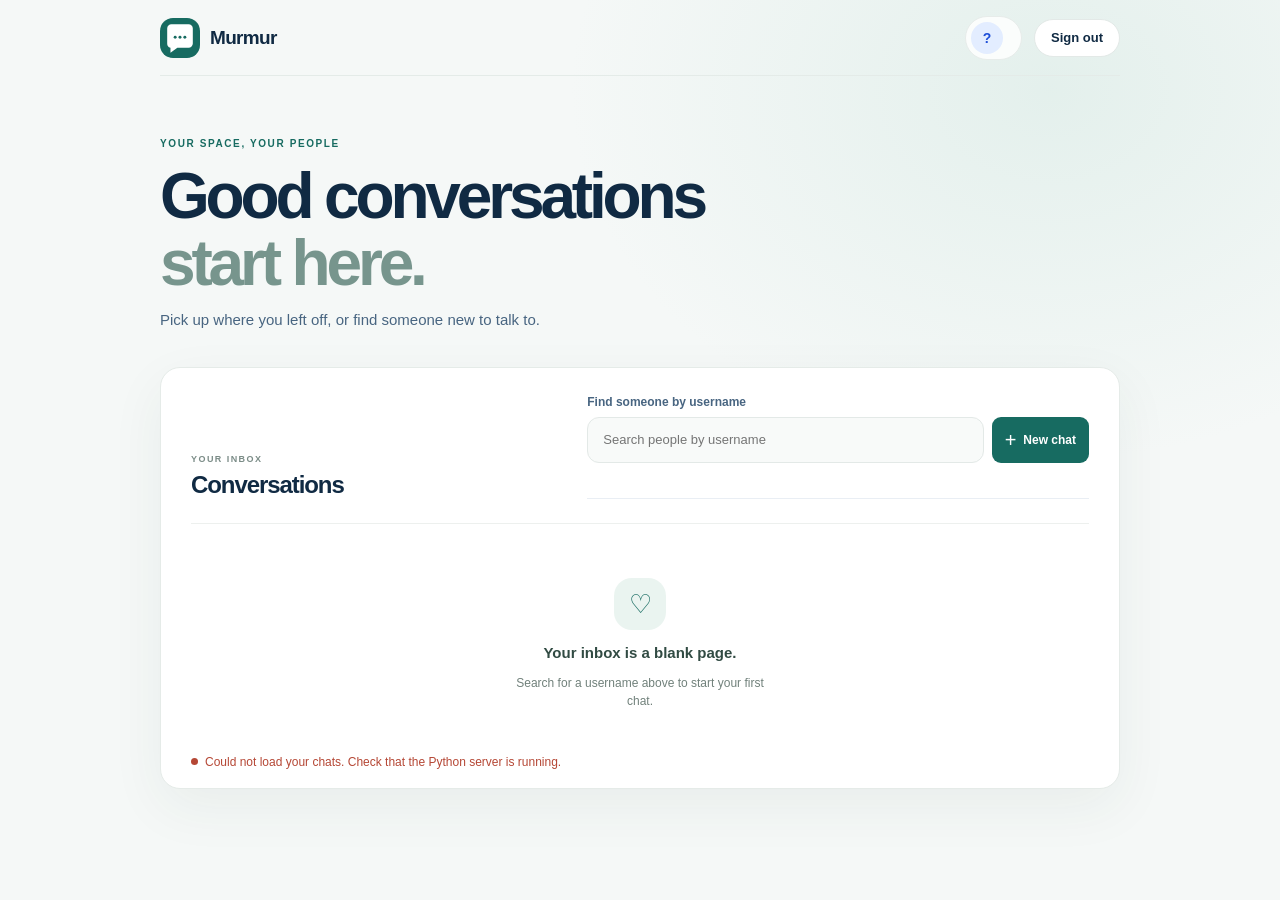
==== index.html @ 52c25d42 "feat: publish Murmur chat PWA Publish the current mobile-first chat app, Murmur branding, profile fe" ====
<!doctype html>
<html lang="en">
  <head>
    <meta charset="utf-8">
    <meta name="viewport" content="width=device-width, initial-scale=1">
    <meta name="theme-color" content="#176b61">
    <meta name="description" content="Private conversations, closer together.">
    <title>Inbox | Murmur</title>
    <link rel="manifest" href="./manifest.webmanifest">
    <link rel="icon" href="./icons/icon.svg" type="image/svg+xml">
    <link rel="apple-touch-icon" href="./icons/icon-192.png">
    <link rel="stylesheet" href="./styles.css">
    <script src="./app.js" defer></script>
  </head>
  <body data-page="inbox">
    <main class="page-shell inbox-page">
      <header class="topbar">
        <a class="brand" href="./index.html" aria-label="Murmur inbox">
          <img class="brand-logo" src="./icons/icon.svg" alt="">
          <span>Murmur</span>
        </a>
        <div class="chat-account">
          <a class="chat-account-profile" id="profile-link" href="./profile.html">
            <span class="conversation-avatar account-avatar" id="account-avatar" aria-hidden="true">?</span>
            <span class="chat-account-name" id="signed-in-username"></span>
          </a>
          <button class="button button-quiet signout-button" id="signout-button" type="button">Sign out</button>
        </div>
      </header>

      <section class="inbox-heading" aria-labelledby="inbox-title">
        <p class="eyebrow">YOUR SPACE, YOUR PEOPLE</p>
        <h1 id="inbox-title">Good conversations<br><span>start here.</span></h1>
        <p class="intro">Pick up where you left off, or find someone new to talk to.</p>
      </section>

      <section class="chat-panel inbox-panel" aria-labelledby="chat-list-title">
        <div class="inbox-section-heading">
          <div>
            <p class="card-label">YOUR INBOX</p>
            <h2 id="chat-list-title">Conversations</h2>
          </div>
          <form class="new-chat-form inbox-new-chat" id="new-chat-form">
            <label for="new-chat-username">Find someone by username</label>
            <div class="new-chat-controls">
              <input id="new-chat-username" name="username" type="search" minlength="3" maxlength="30" autocomplete="off" autocapitalize="none" spellcheck="false" placeholder="Search people by username" aria-controls="user-search-results" required>
              <button class="button button-primary inbox-start-button" type="submit" aria-label="Start chat">
                <span aria-hidden="true">+</span><span>New chat</span>
              </button>
            </div>
            <ul class="user-search-results" id="user-search-results" aria-label="Username search results" hidden></ul>
            <p class="new-chat-status" id="new-chat-status" role="status" aria-live="polite"></p>
          </form>
        </div>
        <nav class="conversation-list inbox-conversation-list" id="conversation-list" aria-label="Recent chats">
          <div class="conversation-list-empty" id="conversation-list-empty">
            <span class="inbox-empty-icon" aria-hidden="true">♡</span>
            <strong>Your inbox is a blank page.</strong>
            <span>Search for a username above to start your first chat.</span>
          </div>
        </nav>
        <p class="chat-connection" id="chat-status" role="status" aria-live="polite">Loading chats…</p>
      </section>

    </main>
  </body>
</html>
---- styles.css ----
:root {
  color-scheme: light;
  font-family: "Aptos", "Segoe UI", sans-serif;
  color: #102a43;
  background: #f5f8f7;
  font-synthesis: none;
  text-rendering: optimizeLegibility;
  -webkit-font-smoothing: antialiased;
  -moz-osx-font-smoothing: grayscale;
  font-optical-sizing: auto;
  font-weight: 400;
  --ink: #102a43;
  --muted: #627d98;
  --blue: #176b61;
}

* {
  box-sizing: border-box;
}

body {
  min-width: 320px;
  min-height: 100vh;
  min-height: 100dvh;
  margin: 0;
  background:
    radial-gradient(ellipse at 82% 10%, rgb(194 224 215 / 34%), transparent 30rem),
    #f5f8f7;
}

button {
  font: inherit;
}

[hidden] {
  display: none !important;
}

.page-shell {
  width: min(100% - 40px, 1056px);
  margin: 0 auto;
}

.auth-page {
  display: grid;
  align-items: center;
  justify-items: center;
  padding: 28px 16px;
}

.auth-shell {
  width: min(100%, 450px);
}

.auth-brand {
  margin: 0 0 26px 4px;
}

.auth-page-card {
  padding: 34px;
  border: 1px solid #e1e8f0;
  border-radius: 18px;
  background: rgb(255 255 255 / 94%);
  box-shadow: 0 18px 48px rgb(16 42 67 / 9%);
}

.auth-page-card h1 {
  margin: 12px 0;
  font-size: clamp(32px, 8vw, 42px);
  letter-spacing: -0.045em;
}

.auth-page-copy {
  margin: 0 0 24px;
  color: var(--muted);
  font-size: 14px;
  line-height: 1.6;
}

.auth-form.auth-form-single {
  gap: 0;
  padding: 0;
  border: 0;
  background: transparent;
}

.auth-form.auth-form-single label {
  margin-top: 13px;
}

.auth-form.auth-form-single input {
  margin-bottom: 0;
}

.auth-form.auth-form-single .field-hint {
  margin: 6px 0 0;
}

.auth-form.auth-form-single .button {
  width: 100%;
  min-height: 46px;
  align-self: stretch;
  margin-top: 22px;
}

.auth-page-card .auth-status {
  margin-top: 13px;
}

.status-error {
  color: #b54735 !important;
}

.auth-page-switch {
  margin: 18px 0 0;
  padding-top: 18px;
  border-top: 1px solid #e9eef4;
  color: var(--muted);
  font-size: 13px;
  text-align: center;
}

.auth-page-switch a {
  color: #1d4ed8;
  font-weight: 700;
  text-decoration: none;
}

.auth-page-switch a:hover {
  text-decoration: underline;
}

.auth-page-footnote {
  margin: 20px 0 0;
  color: var(--muted);
  font-size: 12px;
  text-align: center;
}

.topbar {
  display: flex;
  min-height: 84px;
  align-items: center;
  justify-content: space-between;
  border-bottom: 1px solid #dbe3ec;
}

.brand {
  display: inline-flex;
  align-items: center;
  gap: 11px;
  color: var(--ink);
  font-family: "Aptos Display", "Segoe UI", sans-serif;
  font-size: 16px;
  font-weight: 800;
  text-decoration: none;
}

.brand-mark {
  display: grid;
  width: 34px;
  height: 34px;
  place-items: center;
  border-radius: 11px;
  background: var(--ink);
  color: white;
  font-size: 15px;
}

.brand-logo {
  display: block;
  width: 38px;
  height: 38px;
  flex: 0 0 auto;
  border-radius: 12px;
}

.topbar-note,
.footer {
  color: var(--muted);
  font-size: 13px;
}

.welcome {
  max-width: 680px;
  padding: 76px 0 44px;
}

.eyebrow,
.card-label {
  margin: 0;
  color: var(--blue);
  font-size: 12px;
  font-weight: 700;
  letter-spacing: 0.11em;
  text-transform: uppercase;
}

h1,
h2 {
  font-family: "Aptos Display", "Segoe UI", sans-serif;
}

h1 {
  margin: 17px 0 16px;
  font-size: clamp(38px, 6vw, 60px);
  font-weight: 800;
  letter-spacing: -0.055em;
  line-height: 1.08;
}

h1 span {
  color: #486581;
}

.intro {
  max-width: 570px;
  margin: 0;
  color: #486581;
  font-size: 16px;
  line-height: 1.75;
}

.auth-panel {
  margin-bottom: 20px;
  padding: 26px;
  border: 1px solid #e1e8f0;
  border-radius: 18px;
  background: rgb(255 255 255 / 92%);
  box-shadow: 0 12px 30px rgb(16 42 67 / 4%);
}

.auth-heading {
  max-width: 610px;
}

.auth-heading h2 {
  margin: 8px 0;
}

.auth-heading .card-copy {
  margin-bottom: 20px;
}

.auth-forms {
  display: grid;
  grid-template-columns: repeat(2, minmax(0, 1fr));
  gap: 14px;
}

.auth-form {
  display: flex;
  flex-direction: column;
  align-items: stretch;
  padding: 19px;
  border: 1px solid #e9eef4;
  border-radius: 12px;
  background: #f7f9fc;
}

.auth-form h3 {
  margin: 0 0 15px;
  color: var(--ink);
  font-family: "Aptos Display", "Segoe UI", sans-serif;
  font-size: 17px;
}

.auth-form label {
  margin: 0 0 6px;
  color: #486581;
  font-size: 12px;
  font-weight: 600;
}

.auth-form input {
  width: 100%;
  min-height: 42px;
  margin-bottom: 12px;
  padding: 9px 11px;
  border: 1px solid #dbe3ec;
  border-radius: 8px;
  background: white;
  color: var(--ink);
  font: inherit;
  font-size: 13px;
}

.auth-form input:focus-visible {
  outline: 3px solid rgb(37 99 235 / 25%);
  outline-offset: 2px;
}

.field-hint {
  margin: -7px 0 12px;
  color: var(--muted);
  font-size: 11px;
  line-height: 1.45;
}

.auth-form .button {
  align-self: flex-start;
  margin-top: auto;
}

.auth-status {
  min-height: 19px;
  margin: 15px 0 0;
  color: var(--muted);
  font-size: 12px;
  line-height: 1.5;
}

.auth-status.status-error {
  color: #b54735;
}

.visually-hidden {
  position: absolute;
  width: 1px;
  height: 1px;
  overflow: hidden;
  clip: rect(0, 0, 0, 0);
  white-space: nowrap;
  clip-path: inset(50%);
}

.chat-panel {
  display: flex;
  min-height: 490px;
  flex-direction: column;
  margin-bottom: 20px;
  padding: 25px;
  border: 1px solid #e1e8f0;
  border-radius: 18px;
  background: rgb(255 255 255 / 92%);
  box-shadow: 0 12px 30px rgb(16 42 67 / 4%);
  scroll-margin-top: 20px;
}

.chat-header {
  display: flex;
  min-height: 48px;
  align-items: center;
  justify-content: space-between;
  gap: 12px;
}

.chat-header h2 {
  margin-bottom: 0;
}

.chat-account {
  display: flex;
  flex-wrap: wrap;
  align-items: center;
  justify-content: flex-end;
  gap: 8px 12px;
}

.chat-account-name {
  color: var(--ink);
  font-size: 12px;
  font-weight: 700;
}

.chat-account-profile {
  display: inline-flex;
  min-width: 0;
  align-items: center;
  gap: 8px;
  color: inherit;
  text-decoration: none;
}

.chat-account-profile:hover .chat-account-name {
  color: var(--blue);
}

.account-avatar {
  width: 34px;
  height: 34px;
  font-size: 12px;
}

.conversation-avatar,
.profile-avatar {
  position: relative;
  overflow: hidden;
}

.avatar-photo {
  position: absolute;
  inset: 0;
  width: 100%;
  height: 100%;
  border-radius: inherit;
  object-fit: cover;
}

.inbox-heading {
  padding: 48px 0 25px;
}

.inbox-heading h1 {
  margin: 10px 0 8px;
  font-size: clamp(36px, 6vw, 52px);
}

.inbox-heading h1 span {
  color: var(--blue);
}

.inbox-panel {
  min-height: 360px;
}

.inbox-page {
  width: min(100% - 48px, 960px);
  padding-bottom: 52px;
}

.inbox-page .topbar {
  min-height: 76px;
  border-bottom-color: #e4ebe8;
}

.inbox-page .brand {
  gap: 10px;
  font-size: 19px;
  letter-spacing: -0.035em;
}

.inbox-page .brand-logo {
  width: 40px;
  height: 40px;
  border-radius: 13px;
}

.inbox-page .chat-account {
  gap: 12px;
}

.inbox-page .chat-account-profile {
  padding: 5px 10px 5px 5px;
  border: 1px solid #e7ecea;
  border-radius: 999px;
  background: rgb(255 255 255 / 85%);
}

.inbox-page .chat-account-profile:hover {
  border-color: #c8ded9;
  background: white;
}

.inbox-page .account-avatar {
  width: 32px;
  height: 32px;
}

.inbox-page .signout-button {
  min-height: 38px;
  border-color: #e3e9e7;
  border-radius: 999px;
}

.inbox-page .inbox-heading {
  padding: 62px 0 34px;
}

.inbox-page .inbox-heading .eyebrow {
  color: #176b61;
  font-size: 10px;
  letter-spacing: 0.16em;
}

.inbox-page .inbox-heading h1 {
  margin: 14px 0 12px;
  font-size: clamp(42px, 6vw, 64px);
  letter-spacing: -0.065em;
  line-height: 1.04;
}

.inbox-page .inbox-heading h1 span {
  color: #77958d;
}

.inbox-page .inbox-heading .intro {
  max-width: 490px;
  font-size: 15px;
  line-height: 1.65;
}

.inbox-page .inbox-panel {
  min-height: 420px;
  margin: 0;
  padding: 27px 30px 19px;
  border-color: #e5ebe8;
  border-radius: 20px;
  background: #fff;
  box-shadow: 0 18px 55px rgb(26 61 53 / 6%);
}

.inbox-section-heading {
  display: grid;
  grid-template-columns: minmax(170px, 0.75fr) minmax(260px, 1fr);
  align-items: end;
  gap: 20px;
  padding-bottom: 24px;
  border-bottom: 1px solid #edf0ee;
}

.inbox-section-heading .card-label {
  color: #7b8c87;
  font-size: 9px;
  letter-spacing: 0.16em;
}

.inbox-section-heading h2 {
  margin: 7px 0 0;
  font-size: 24px;
  letter-spacing: -0.045em;
}

.inbox-new-chat {
  width: 100%;
  justify-self: end;
  padding: 0;
  border: 0;
  background: transparent;
}

.inbox-new-chat > label {
  margin-bottom: 7px;
  color: #51635e;
  font-size: 11px;
}

.inbox-page .new-chat-controls {
  gap: 8px;
}

.inbox-page .new-chat-controls input {
  min-height: 46px;
  padding: 10px 15px;
  border-color: #e3e9e7;
  border-radius: 12px;
  background: #f8faf9;
  font-size: 13px;
  transition: border-color 140ms ease, background-color 140ms ease, box-shadow 140ms ease;
}

.inbox-page .new-chat-controls input:focus {
  border-color: #77aaa0;
  outline: 0;
  background: #fff;
  box-shadow: 0 0 0 4px rgb(23 107 97 / 10%);
}

.inbox-start-button {
  display: inline-flex;
  min-height: 46px;
  align-items: center;
  gap: 7px;
  padding: 0 14px;
  border-radius: 12px;
  background: #176b61;
  white-space: nowrap;
}

.inbox-start-button:hover:not(:disabled) {
  background: #12584f;
}

.inbox-start-button > span:first-child {
  font-size: 20px;
  font-weight: 400;
  line-height: 1;
}

.inbox-page .new-chat-status {
  min-height: 14px;
  margin-top: 6px;
}

.inbox-page .user-search-results {
  margin-top: 7px;
  border-color: #e5ebe8;
  border-radius: 12px;
  box-shadow: 0 8px 24px rgb(16 42 67 / 8%);
}

.inbox-conversation-list {
  flex: 1;
  gap: 3px;
  padding-top: 10px;
}

.inbox-conversation-list .conversation-item {
  grid-template-columns: 48px minmax(0, 1fr) auto;
  min-height: 74px;
  padding: 12px 10px;
  border: 1px solid transparent;
  border-radius: 14px;
  transition: background-color 140ms ease, border-color 140ms ease, transform 140ms ease;
}

.inbox-conversation-list .conversation-item:hover {
  transform: translateY(-1px);
  border-color: #e8eeeb;
  background: #f8faf9;
}

.inbox-conversation-list .conversation-item-unread {
  border-color: #e3eee8;
  background: #f4f9f6;
}

.inbox-conversation-list .conversation-avatar {
  width: 48px;
  height: 48px;
  background: #e5f2ed;
  color: #176b61;
}

.inbox-conversation-list .conversation-item-name {
  font-size: 14px;
}

.inbox-conversation-list .conversation-item-preview {
  font-size: 12px;
}

.inbox-conversation-list .conversation-item-meta {
  min-width: 56px;
  align-items: flex-end;
  align-self: stretch;
  justify-content: space-between;
  padding: 3px 0;
  font-size: 11px;
}

.inbox-page .conversation-list-empty {
  display: grid;
  min-height: 205px;
  align-content: center;
  justify-items: center;
  gap: 9px;
  padding: 24px 10px;
  color: #71817b;
  text-align: center;
}

.inbox-empty-icon {
  display: grid;
  width: 52px;
  height: 52px;
  place-items: center;
  margin-bottom: 3px;
  border-radius: 18px;
  background: #eaf4f0;
  color: #176b61;
  font-size: 26px;
}

.inbox-page .conversation-list-empty strong {
  color: #314b43;
  font-size: 15px;
}

.inbox-page .conversation-list-empty > span:last-child {
  max-width: 270px;
  font-size: 12px;
  line-height: 1.55;
}

.inbox-page > .chat-connection {
  align-self: flex-end;
  margin-top: 10px;
  color: #74857f;
  font-size: 10px;
}

.inbox-page > .chat-connection::before {
  width: 6px;
  height: 6px;
}

.inbox-page > .chat-connection.status-error {
  align-self: stretch;
  justify-content: center;
  margin: 12px 0 0;
  padding: 10px 12px;
  border: 1px solid #f2d1cc;
  border-radius: 10px;
  background: #fff7f5;
  font-size: 12px;
}

.inbox-feature-grid {
  margin: 20px 0;
}

.inbox-feature-grid .feature-card {
  min-height: 320px;
}

.conversation-shell {
  max-width: 920px;
}

.conversation-page {
  display: flex;
  min-height: min(730px, calc(100vh - 150px));
  min-height: min(730px, calc(100dvh - 150px));
  flex-direction: column;
  margin: 30px 0 20px;
  padding: 24px;
  border: 1px solid #e1e8f0;
  border-radius: 18px;
  background: rgb(255 255 255 / 94%);
  box-shadow: 0 12px 30px rgb(16 42 67 / 4%);
}

.conversation-page-header {
  display: grid;
  grid-template-columns: auto minmax(0, 1fr) auto;
  align-items: center;
  gap: 16px;
  padding-bottom: 16px;
  border-bottom: 1px solid #e9eef4;
}

.conversation-page-header .back-to-chats-button {
  justify-self: start;
}

.conversation-page-header .thread-person {
  min-width: 0;
}

.conversation-page-header .thread-person h1 {
  overflow: hidden;
  margin: 5px 0 0;
  font-size: 20px;
  letter-spacing: -0.02em;
  text-overflow: ellipsis;
  white-space: nowrap;
}

.conversation-page-header .chat-connection {
  justify-self: end;
}

.conversation-header-actions {
  display: flex;
  min-width: 0;
  align-items: flex-end;
  flex-direction: column;
  gap: 6px;
}

.conversation-header-actions .notification-toggle {
  min-height: 34px;
  padding: 0 10px;
  font-size: 11px;
}

.notification-status {
  min-height: 14px;
  margin: 0;
  color: var(--muted);
  font-size: 10px;
  line-height: 1.4;
  text-align: right;
}

.notification-status.status-error {
  color: #b54735;
}

.conversation-history {
  max-height: none;
  min-height: 260px;
  margin: 18px 0 12px;
}

.conversation-form {
  padding-top: 5px;
}

.conversation-body {
  overflow: hidden;
  background: #e9e4dc;
}

.conversation-body .conversation-shell {
  width: 100%;
  max-width: none;
  height: 100vh;
  height: 100dvh;
  margin: 0;
}

.conversation-body .conversation-page {
  width: 100%;
  height: 100%;
  min-height: 0;
  margin: 0;
  padding: 0;
  overflow: hidden;
  border: 0;
  border-radius: 0;
  background: #f8f8f6;
  box-shadow: none;
}

.conversation-body .conversation-page-header {
  display: flex;
  min-height: 68px;
  flex: 0 0 auto;
  gap: 8px;
  padding: 8px 14px;
  border-bottom: 1px solid #e6e9ec;
  background: #fff;
}

.chat-back-button {
  display: grid;
  width: 44px;
  height: 44px;
  flex: 0 0 auto;
  place-items: center;
  border: 0;
  border-radius: 50%;
  background: transparent;
  color: #253746;
  cursor: pointer;
}

.chat-back-button:hover,
.chat-back-button:focus-visible {
  background: #f0f3f5;
}

.chat-back-button:focus-visible,
.thread-profile:focus-visible {
  outline: 3px solid rgb(37 99 235 / 30%);
  outline-offset: 2px;
}

.chat-back-button svg {
  width: 24px;
  height: 24px;
  fill: none;
  stroke: currentColor;
  stroke-linecap: round;
  stroke-linejoin: round;
  stroke-width: 2;
}

.thread-profile {
  display: flex;
  min-width: 0;
  flex: 1;
  align-items: center;
  gap: 11px;
  padding: 2px 8px;
  border-radius: 12px;
  color: var(--ink);
  text-decoration: none;
}

.thread-profile:hover {
  background: #f7f9fa;
}

.thread-avatar {
  width: 46px;
  height: 46px;
}

.thread-profile-name {
  display: grid;
  min-width: 0;
  gap: 3px;
  font-size: 15px;
  font-weight: 700;
}

.thread-profile-name h1 {
  overflow: hidden;
  margin: 0;
  color: var(--ink);
  font-family: inherit;
  font-size: 15px;
  font-weight: 700;
  letter-spacing: 0;
  text-overflow: ellipsis;
  white-space: nowrap;
}

.conversation-body .conversation-history {
  min-height: 0;
  margin: 0;
  padding: 16px clamp(12px, 4vw, 48px);
  border: 0;
  border-radius: 0;
  background:
    radial-gradient(circle at 25% 30%, rgb(255 255 255 / 28%) 0 1px, transparent 2px),
    #e9e4dc;
}

.conversation-body .chat-message {
  max-width: min(82%, 560px);
  padding: 8px 10px;
  border-color: #e4e7e9;
  border-radius: 12px 12px 12px 3px;
  box-shadow: 0 1px 1px rgb(16 42 67 / 7%);
}

.conversation-body .chat-message-own {
  border-color: #d4ead8;
  border-radius: 12px 12px 3px 12px;
  background: #d9fdd3;
}

.chat-message-image-link {
  display: block;
  max-width: min(100%, 480px);
  margin: 5px 0;
  overflow: hidden;
  border-radius: 8px;
}

.chat-message-image {
  display: block;
  width: 100%;
  max-height: min(55vh, 500px);
  object-fit: contain;
}

.conversation-body .conversation-form {
  flex: 0 0 auto;
  align-items: flex-end;
  gap: 8px;
  margin: 0;
  padding: 10px 12px calc(10px + env(safe-area-inset-bottom));
  background: #f5f5f3;
}

.chat-attach-button {
  display: grid;
  width: 44px;
  height: 44px;
  flex: 0 0 auto;
  place-items: center;
  border-radius: 50%;
  color: #536471;
  cursor: pointer;
}

.chat-attach-button:hover,
.chat-attach-button:focus-within {
  background: #e9ecee;
}

.chat-attach-button svg {
  width: 25px;
  height: 25px;
  fill: none;
  stroke: currentColor;
  stroke-linecap: round;
  stroke-linejoin: round;
  stroke-width: 1.8;
}

.chat-composer {
  display: flex;
  min-width: 0;
  min-height: 44px;
  flex: 1;
  align-items: stretch;
  flex-direction: column;
  padding: 0 14px;
  border: 1px solid #e1e5e7;
  border-radius: 22px;
  background: #fff;
}

.chat-composer .chat-message-input,
.conversation-body .chat-form textarea {
  width: 100%;
  min-width: 0;
  min-height: 42px;
  max-height: 130px;
  padding: 11px 0;
  resize: none;
  border: 0;
  border-radius: 0;
  outline: 0;
  background: transparent;
  font-size: 15px;
}

.conversation-body .chat-form textarea:focus-visible {
  outline: 0;
}

.chat-attachment-preview {
  overflow: hidden;
  margin: 8px 0 0;
  color: var(--muted);
  font-size: 12px;
  text-overflow: ellipsis;
  white-space: nowrap;
}

.chat-send-button {
  display: grid;
  width: 46px;
  height: 46px;
  flex: 0 0 auto;
  place-items: center;
  border: 0;
  border-radius: 50%;
  background: #087e70;
  color: #fff;
  cursor: pointer;
}

.chat-send-button:hover:not(:disabled) {
  background: #066b60;
}

.chat-send-button:focus-visible {
  outline: 3px solid rgb(8 126 112 / 35%);
  outline-offset: 2px;
}

.chat-send-button:disabled {
  cursor: wait;
  opacity: 0.6;
}

.chat-send-button svg {
  width: 22px;
  height: 22px;
  fill: none;
  stroke: currentColor;
  stroke-linecap: round;
  stroke-linejoin: round;
  stroke-width: 1.8;
}

.chat-page-status {
  position: fixed;
  z-index: 2;
  right: 12px;
  bottom: calc(72px + env(safe-area-inset-bottom));
  left: 12px;
  width: fit-content;
  max-width: calc(100% - 24px);
  margin: 0 auto;
  padding: 0;
  color: var(--muted);
  font-size: 12px;
  pointer-events: none;
}

.chat-page-status:not(.status-error) {
  visibility: hidden;
}

.chat-page-status.status-error {
  padding: 9px 13px;
  border: 1px solid #f2d1cc;
  border-radius: 12px;
  background: #fff7f5;
  box-shadow: 0 2px 8px rgb(16 42 67 / 10%);
}

.profile-shell {
  width: min(100% - 32px, 500px);
  min-height: 100vh;
  min-height: 100dvh;
  padding: 24px 0;
}

.profile-back-button {
  display: inline-flex;
  align-items: center;
  gap: 8px;
  margin-bottom: 24px;
  text-decoration: none;
}

.profile-card {
  display: flex;
  min-height: 390px;
  align-items: center;
  flex-direction: column;
  justify-content: center;
  padding: 32px 22px;
  border: 1px solid #e1e8f0;
  border-radius: 20px;
  background: rgb(255 255 255 / 94%);
  box-shadow: 0 12px 30px rgb(16 42 67 / 6%);
  text-align: center;
}

.profile-avatar {
  display: grid;
  width: 132px;
  height: 132px;
  place-items: center;
  border-radius: 50%;
  background: #e3edff;
  color: #1d4ed8;
  font-size: 48px;
  font-weight: 700;
}

.profile-card h1 {
  max-width: 100%;
  margin: 20px 0 4px;
  overflow-wrap: anywhere;
  font-size: clamp(25px, 7vw, 34px);
}

.profile-label {
  margin: 0;
  color: var(--muted);
  font-size: 13px;
}

.profile-photo-form {
  display: grid;
  justify-items: center;
  gap: 12px;
  margin-top: 24px;
}

.profile-photo-button {
  display: inline-flex;
  align-items: center;
}

.profile-photo-selection {
  max-width: 100%;
  margin: 0;
  overflow-wrap: anywhere;
  color: var(--muted);
  font-size: 12px;
}

.profile-status {
  min-height: 18px;
  margin: 14px 0 0;
  color: var(--muted);
  font-size: 12px;
}

.profile-status.status-error {
  color: #b54735;
}

.chat-layout {
  display: grid;
  min-height: 410px;
  flex: 1;
  grid-template-columns: minmax(230px, 0.8fr) minmax(0, 1.5fr);
  margin-top: 20px;
  overflow: hidden;
  border: 1px solid #e1e8f0;
  border-radius: 13px;
  background: white;
}

.chat-sidebar {
  display: flex;
  min-width: 0;
  flex-direction: column;
  padding: 15px;
  border-right: 1px solid #e1e8f0;
  background: #fbfcfe;
}

.new-chat-form {
  padding-bottom: 15px;
  border-bottom: 1px solid #e9eef4;
}

.new-chat-form label,
.conversation-list-label {
  display: block;
  margin: 0 0 8px;
  color: #486581;
  font-size: 12px;
  font-weight: 700;
}

.new-chat-controls {
  display: flex;
  gap: 7px;
}

.new-chat-controls input {
  width: 100%;
  min-width: 0;
  min-height: 40px;
  padding: 8px 10px;
  border: 1px solid #dbe3ec;
  border-radius: 8px;
  color: var(--ink);
  font: inherit;
  font-size: 12px;
}

.new-chat-controls input:focus-visible {
  outline: 3px solid rgb(37 99 235 / 25%);
  outline-offset: 2px;
}

.new-chat-controls .button {
  min-height: 40px;
  padding: 0 12px;
  font-size: 12px;
}

.user-search-results {
  display: grid;
  max-height: 270px;
  overflow-y: auto;
  margin: 8px 0 0;
  padding: 0;
  border: 1px solid #e1e8f0;
  border-radius: 10px;
  background: white;
  list-style: none;
}

.user-search-results[hidden] {
  display: none;
}

.user-search-results li + li {
  border-top: 1px solid #e9eef4;
}

.user-search-result {
  display: grid;
  width: 100%;
  min-height: 56px;
  grid-template-columns: 38px minmax(0, 1fr) auto;
  align-items: center;
  gap: 10px;
  padding: 8px 10px;
  border: 0;
  background: transparent;
  color: var(--ink);
  cursor: pointer;
  text-align: left;
}

.user-search-result:hover,
.user-search-result:focus-visible {
  background: #f3f7ff;
}

.user-search-result:focus-visible {
  outline: 3px solid rgb(37 99 235 / 30%);
  outline-offset: -3px;
}

.user-search-result-name {
  overflow: hidden;
  font-size: 13px;
  font-weight: 700;
  text-overflow: ellipsis;
  white-space: nowrap;
}

.user-search-result-action {
  color: #2563eb;
  font-size: 12px;
  font-weight: 700;
}

.new-chat-status {
  min-height: 16px;
  margin: 7px 0 0;
  color: var(--muted);
  font-size: 11px;
  line-height: 1.45;
}

.new-chat-status.status-error {
  color: #b54735;
}

.conversation-list-label {
  margin: 15px 0 7px;
}

.conversation-list {
  display: flex;
  min-height: 0;
  flex-direction: column;
  gap: 4px;
  overflow-y: auto;
}

.conversation-list-empty {
  margin: 8px 0;
  color: var(--muted);
  font-size: 12px;
  line-height: 1.5;
}

.conversation-item {
  display: grid;
  width: 100%;
  min-width: 0;
  grid-template-columns: 38px minmax(0, 1fr) auto;
  align-items: center;
  gap: 10px;
  padding: 9px 8px;
  border: 0;
  border-radius: 10px;
  background: transparent;
  color: inherit;
  cursor: pointer;
  text-align: left;
}

.conversation-item:hover,
.conversation-item-active {
  background: #edf4ff;
}

.conversation-item-unread .conversation-item-name,
.conversation-item-unread .conversation-item-preview {
  color: var(--ink);
  font-weight: 700;
}

.conversation-item:focus-visible {
  outline: 3px solid rgb(37 99 235 / 30%);
  outline-offset: 1px;
}

.conversation-avatar {
  display: grid;
  width: 38px;
  height: 38px;
  flex: 0 0 auto;
  place-items: center;
  border-radius: 50%;
  background: #e3edff;
  color: #1d4ed8;
  font-size: 14px;
  font-weight: 700;
}

.conversation-item-details {
  display: grid;
  min-width: 0;
  gap: 4px;
}

.conversation-item-name,
.conversation-item-preview {
  overflow: hidden;
  text-overflow: ellipsis;
  white-space: nowrap;
}

.conversation-item-name {
  color: var(--ink);
  font-size: 12px;
  font-weight: 700;
}

.conversation-item-preview {
  color: var(--muted);
  font-size: 11px;
}

.conversation-item-meta {
  display: flex;
  align-items: flex-end;
  flex-direction: column;
  gap: 5px;
  color: var(--muted);
  font-size: 10px;
}

.conversation-unread {
  display: grid;
  min-width: 19px;
  height: 19px;
  place-items: center;
  padding: 0 5px;
  border-radius: 10px;
  background: #16845b;
  color: white;
  font-size: 10px;
  font-weight: 700;
}

.chat-thread {
  display: flex;
  min-width: 0;
  flex-direction: column;
  padding: 12px;
}

.thread-header {
  display: flex;
  min-height: 49px;
  align-items: center;
  gap: 12px;
  padding: 0 2px 10px;
  border-bottom: 1px solid #e9eef4;
}

.back-to-chats-button {
  margin: 0;
  padding: 0 10px;
  font-size: 11px;
}

.thread-person {
  display: flex;
  min-width: 0;
  align-items: center;
  gap: 10px;
}

.thread-person h3 {
  margin: 0;
  color: var(--ink);
  font-size: 14px;
}

.thread-person p {
  margin: 3px 0 0;
  color: var(--muted);
  font-size: 10px;
}

.chat-welcome {
  display: flex;
  min-width: 0;
  align-items: center;
  justify-content: center;
  flex-direction: column;
  padding: 24px;
  color: var(--muted);
  text-align: center;
}

.chat-welcome h3 {
  margin: 13px 0 6px;
  color: var(--ink);
  font-size: 16px;
}

.chat-welcome p {
  max-width: 240px;
  margin: 0;
  font-size: 12px;
  line-height: 1.6;
}

.welcome-chat-icon {
  display: grid;
  width: 52px;
  height: 52px;
  place-items: center;
  border-radius: 50%;
  background: #edf4ff;
  color: #2563eb;
  font-size: 23px;
}

.signout-button {
  min-height: 34px;
  padding: 0 11px;
  font-size: 11px;
}

.chat-connection {
  display: flex;
  align-items: center;
  gap: 7px;
  margin: 0;
  color: #16845b;
  font-size: 12px;
}

.chat-connection::before {
  width: 7px;
  height: 7px;
  border-radius: 50%;
  background: currentColor;
  content: "";
}

.chat-connection.status-error {
  color: #b54735;
}

.chat-history {
  display: flex;
  min-height: 220px;
  max-height: 390px;
  flex: 1;
  flex-direction: column;
  gap: 13px;
  overflow-y: auto;
  overscroll-behavior: contain;
  margin: 20px 0 12px;
  padding: 17px;
  border: 1px solid #e9eef4;
  border-radius: 12px;
  background: #f7f9fc;
}

.chat-empty {
  margin: auto;
  color: var(--muted);
  font-size: 13px;
  text-align: center;
}

.chat-message {
  width: fit-content;
  max-width: min(82%, 540px);
  align-self: flex-start;
  padding: 10px 13px;
  border: 1px solid #e1e8f0;
  border-radius: 13px 13px 13px 4px;
  background: white;
  overflow-wrap: anywhere;
}

.chat-message-own {
  align-self: flex-end;
  border-color: #d9e7ff;
  border-radius: 13px 13px 4px 13px;
  background: #edf4ff;
}

.chat-message-details {
  display: flex;
  align-items: baseline;
  gap: 9px;
  margin-bottom: 4px;
}

.chat-message-sender {
  color: #2563eb;
  font-size: 11px;
  font-weight: 700;
}

.chat-message-time {
  color: #829ab1;
  font-size: 10px;
}

.chat-message-body {
  margin: 0;
  color: var(--ink);
  font-size: 13px;
  line-height: 1.55;
  white-space: pre-wrap;
}

.chat-message-receipt {
  display: block;
  margin-top: 4px;
  color: var(--muted);
  font-size: 10px;
  line-height: 1.2;
  text-align: right;
}

.chat-message-receipt-read {
  color: #2563eb;
  font-weight: 700;
}

.load-older-button {
  min-height: 36px;
  align-self: center;
  margin-bottom: 10px;
  font-size: 12px;
}

.chat-form {
  display: flex;
  align-items: flex-end;
  gap: 10px;
}

.chat-form textarea {
  display: block;
  width: 100%;
  min-height: 45px;
  max-height: 150px;
  resize: vertical;
  padding: 12px;
  border: 1px solid #dbe3ec;
  border-radius: 10px;
  background: white;
  color: var(--ink);
  font: inherit;
  font-size: 13px;
  line-height: 1.5;
}

.chat-form textarea:focus-visible {
  outline: 3px solid rgb(37 99 235 / 25%);
  outline-offset: 2px;
}

.send-button {
  min-height: 45px;
  flex: 0 0 auto;
}

.chat-footnote {
  margin: 11px 0 0;
  color: var(--muted);
  font-size: 11px;
  line-height: 1.5;
}

.feature-grid {
  display: grid;
  grid-template-columns: repeat(2, minmax(0, 1fr));
  gap: 18px;
}

.feature-card {
  display: flex;
  min-height: 360px;
  flex-direction: column;
  align-items: flex-start;
  padding: 27px;
  border: 1px solid #e1e8f0;
  border-radius: 18px;
  background: rgb(255 255 255 / 88%);
  box-shadow: 0 12px 30px rgb(16 42 67 / 4%);
}

.card-icon {
  display: grid;
  width: 44px;
  height: 44px;
  place-items: center;
  margin-bottom: 25px;
  border-radius: 13px;
}

.card-icon svg {
  width: 22px;
  height: 22px;
  fill: none;
  stroke: currentColor;
  stroke-linecap: round;
  stroke-linejoin: round;
  stroke-width: 1.7;
}

.install-icon {
  background: #eaf1ff;
  color: #2563eb;
}

.notification-icon {
  background: #e9f8f2;
  color: #16845b;
}

.card-label {
  font-size: 10px;
  letter-spacing: 0.1em;
}

h2 {
  margin: 8px 0;
  font-size: 22px;
  font-weight: 700;
  letter-spacing: -0.03em;
}

.card-copy {
  margin: 0 0 22px;
  color: var(--muted);
  font-size: 14px;
  line-height: 1.65;
}

.ios-install-guide {
  width: 100%;
  margin: -5px 0 4px;
  padding: 15px;
  border: 1px solid #dbe7f8;
  border-radius: 12px;
  background: #f6f9ff;
}

.ios-guide-title {
  margin: 0 0 12px;
  color: var(--ink);
  font-size: 13px;
  font-weight: 700;
}

.ios-install-steps {
  display: grid;
  gap: 12px;
  margin: 0;
  padding: 0;
  list-style: none;
}

.ios-install-steps li {
  display: grid;
  grid-template-columns: 22px minmax(0, 1fr);
  align-items: start;
  gap: 9px;
  color: #486581;
  font-size: 12px;
  line-height: 1.55;
}

.step-number {
  display: grid;
  width: 21px;
  height: 21px;
  place-items: center;
  border-radius: 50%;
  background: #e3edff;
  color: #1d4ed8;
  font-size: 11px;
  font-weight: 700;
}

.ios-install-steps strong {
  color: var(--ink);
}

.share-icon {
  width: 16px;
  height: 16px;
  margin: 0 2px -4px;
  fill: none;
  stroke: #2563eb;
  stroke-linecap: round;
  stroke-linejoin: round;
  stroke-width: 1.7;
}

.ios-browser-note {
  margin: 12px 0 0;
  color: #8a4b13;
  font-size: 12px;
  line-height: 1.5;
}

.button {
  min-height: 42px;
  padding: 0 16px;
  border: 1px solid transparent;
  border-radius: 9px;
  cursor: pointer;
  font-size: 13px;
  font-weight: 700;
  transition: background-color 140ms ease, border-color 140ms ease, transform 140ms ease;
}

.button:hover:not(:disabled) {
  transform: translateY(-1px);
}

.button:focus-visible {
  outline: 3px solid rgb(23 107 97 / 32%);
  outline-offset: 3px;
}

.button-primary {
  background: var(--blue);
  color: white;
}

.button-primary:hover:not(:disabled) {
  background: #12584f;
}

.button-secondary {
  background: #e9f8f2;
  color: #126b4b;
}

.button-secondary:hover:not(:disabled) {
  background: #d8f2e8;
}

.button-quiet {
  border-color: #dbe3ec;
  background: white;
  color: var(--ink);
}

.auth-page .button-quiet {
  margin-top: 8px;
}

.button-quiet:hover:not(:disabled) {
  background: #f5f7fa;
}

.button:disabled {
  cursor: not-allowed;
  opacity: 0.48;
}

.button[hidden] {
  display: none;
}

.card-status {
  min-height: 19px;
  margin: auto 0 0;
  padding-top: 15px;
  color: var(--muted);
  font-size: 12px;
  line-height: 1.5;
}

.privacy-note {
  display: flex;
  align-items: center;
  gap: 9px;
  margin: 24px 0 42px;
  color: #486581;
  font-size: 12px;
}

.privacy-note svg {
  width: 18px;
  height: 18px;
  flex: 0 0 auto;
  fill: none;
  stroke: #16845b;
  stroke-linecap: round;
  stroke-linejoin: round;
  stroke-width: 1.5;
}

.footer {
  padding: 19px 0 28px;
  border-top: 1px solid #dbe3ec;
  font-size: 12px;
}

@media (max-width: 680px) {
  .page-shell {
    width: min(100% - 24px, 500px);
  }

  .topbar {
    min-height: 70px;
  }

  .topbar-note {
    max-width: 125px;
    text-align: right;
  }

  .welcome {
    padding: 58px 0 31px;
  }

  .intro {
    font-size: 15px;
  }

  .auth-panel {
    padding: 19px;
  }

  .auth-forms {
    grid-template-columns: 1fr;
    gap: 11px;
  }

  .auth-form {
    padding: 16px;
  }

  .chat-panel {
    min-height: 450px;
    padding: 18px;
  }

  .chat-history {
    min-height: 210px;
    max-height: 52vh;
    padding: 12px;
  }

  .chat-header {
    align-items: flex-start;
  }

  .chat-layout {
    min-height: 470px;
    grid-template-columns: minmax(0, 1fr);
  }

  .chat-sidebar {
    border-right: 0;
  }

  .chat-sidebar-collapsed {
    display: none;
  }

  .chat-panel-has-thread .chat-thread {
    min-height: 470px;
  }

  .chat-account {
    max-width: 60%;
  }

  .auth-page {
    align-items: start;
    padding-top: 18px;
  }

  .auth-page-card {
    padding: 24px;
  }

  .inbox-heading {
    padding: 38px 0 20px;
  }

  .inbox-panel {
    min-height: 330px;
    padding: 18px;
  }

  .inbox-section-heading {
    flex-direction: column;
    gap: 14px;
  }

  .inbox-new-chat {
    width: 100%;
  }

  .conversation-page {
    min-height: calc(100vh - 105px);
    min-height: calc(100dvh - 105px);
    margin: 18px 0;
    padding: 14px;
  }

  .conversation-page-header {
    grid-template-columns: auto minmax(0, 1fr);
    gap: 10px;
  }

  .conversation-page-header .thread-person {
    grid-column: 1 / -1;
    grid-row: 2;
  }

  .conversation-header-actions {
    grid-column: 2;
    grid-row: 1;
    align-items: flex-end;
  }

  .conversation-page-header .chat-connection {
    flex: initial;
    justify-content: flex-end;
  }

  .conversation-history {
    min-height: 220px;
    max-height: none;
    flex: 1;
  }

  .conversation-form {
    gap: 8px;
  }

  .chat-connection {
    flex: 0 0 100%;
    justify-content: flex-end;
  }

  .chat-message {
    max-width: 92%;
  }

  .feature-grid {
    grid-template-columns: 1fr;
    gap: 13px;
  }

  .feature-card {
    min-height: 330px;
    padding: 23px;
  }

  .privacy-note {
    align-items: flex-start;
    line-height: 1.5;
  }
}

@media (max-width: 380px) {
  .chat-account {
    max-width: 68%;
    gap: 6px;
  }

  .chat-account-name {
    overflow: hidden;
    max-width: 120px;
    text-overflow: ellipsis;
    white-space: nowrap;
  }

  .inbox-panel {
    padding: 14px;
  }

  .new-chat-controls {
    gap: 6px;
  }

  .new-chat-controls .button {
    padding: 0 9px;
  }

  .conversation-page {
    padding: 11px;
  }

  .conversation-page-header .back-to-chats-button {
    padding: 0 8px;
    font-size: 10px;
  }

  .conversation-header-actions .notification-toggle {
    max-width: 150px;
    padding: 0 8px;
    font-size: 10px;
  }

  .chat-form {
    align-items: stretch;
  }

  .chat-form textarea {
    min-width: 0;
  }

  .send-button {
    padding: 0 12px;
  }
}

@media (prefers-reduced-motion: reduce) {
  *,
  *::before,
  *::after {
    scroll-behavior: auto !important;
    transition-duration: 0.01ms !important;
  }
}

.notification-settings {
  display: grid;
  width: 100%;
  grid-template-columns: minmax(0, 1fr) auto;
  align-items: center;
  gap: 8px 14px;
  margin-top: 26px;
  padding-top: 22px;
  border-top: 1px solid #e9efec;
  text-align: left;
}

.notification-settings-copy {
  grid-column: 1 / -1;
}

.notification-settings-copy h2 {
  margin: 0;
  color: #243e35;
  font-size: 16px;
  letter-spacing: -0.02em;
}

.notification-settings-copy p {
  margin: 6px 0 0;
  color: #74817c;
  font-size: 12px;
  line-height: 1.55;
}

.notification-settings .button {
  min-height: 40px;
  font-size: 12px;
}

.notification-settings-status {
  min-height: 16px;
  grid-column: 1 / -1;
  margin: 1px 0 0;
  color: #59766a;
  font-size: 11px;
  line-height: 1.5;
}

.notification-settings-status.status-error {
  color: #b54735;
}

@media (max-width: 680px) {
  .inbox-page {
    width: min(100% - 24px, 500px);
    padding-bottom: 32px;
  }

  .inbox-page .inbox-heading {
    padding: 45px 0 24px;
  }

  .inbox-page .inbox-heading h1 {
    font-size: clamp(40px, 10vw, 56px);
  }

  .inbox-page .inbox-panel {
    min-height: 390px;
    padding: 20px 18px 15px;
    border-radius: 18px;
  }

  .inbox-page .inbox-section-heading {
    grid-template-columns: minmax(0, 1fr);
    gap: 17px;
    padding-bottom: 19px;
  }

  .inbox-page .inbox-section-heading h2 {
    font-size: 22px;
  }

  .inbox-page .inbox-new-chat {
    width: 100%;
  }
}

@media (max-width: 380px) {
  .inbox-page {
    width: min(100% - 20px, 500px);
  }

  .inbox-page .topbar {
    min-height: 64px;
  }

  .inbox-page .brand {
    gap: 7px;
    font-size: 17px;
  }

  .inbox-page .brand-logo {
    width: 34px;
    height: 34px;
  }

  .inbox-page .chat-account {
    gap: 5px;
  }

  .inbox-page .chat-account-profile {
    gap: 5px;
    padding-right: 6px;
  }

  .inbox-page .chat-account-name {
    max-width: 68px;
    font-size: 11px;
  }

  .inbox-page .signout-button {
    min-height: 34px;
    padding: 0 8px;
    font-size: 10px;
  }

  .inbox-page .inbox-panel {
    padding: 17px 13px 13px;
  }

  .inbox-page .new-chat-controls {
    gap: 6px;
  }

  .inbox-page .new-chat-controls input {
    min-width: 0;
    padding: 9px 11px;
    font-size: 12px;
  }

  .inbox-page .inbox-start-button {
    gap: 4px;
    padding: 0 10px;
    font-size: 11px;
  }

  .notification-settings {
    grid-template-columns: minmax(0, 1fr);
  }

  .notification-settings .button {
    justify-self: stretch;
  }
}
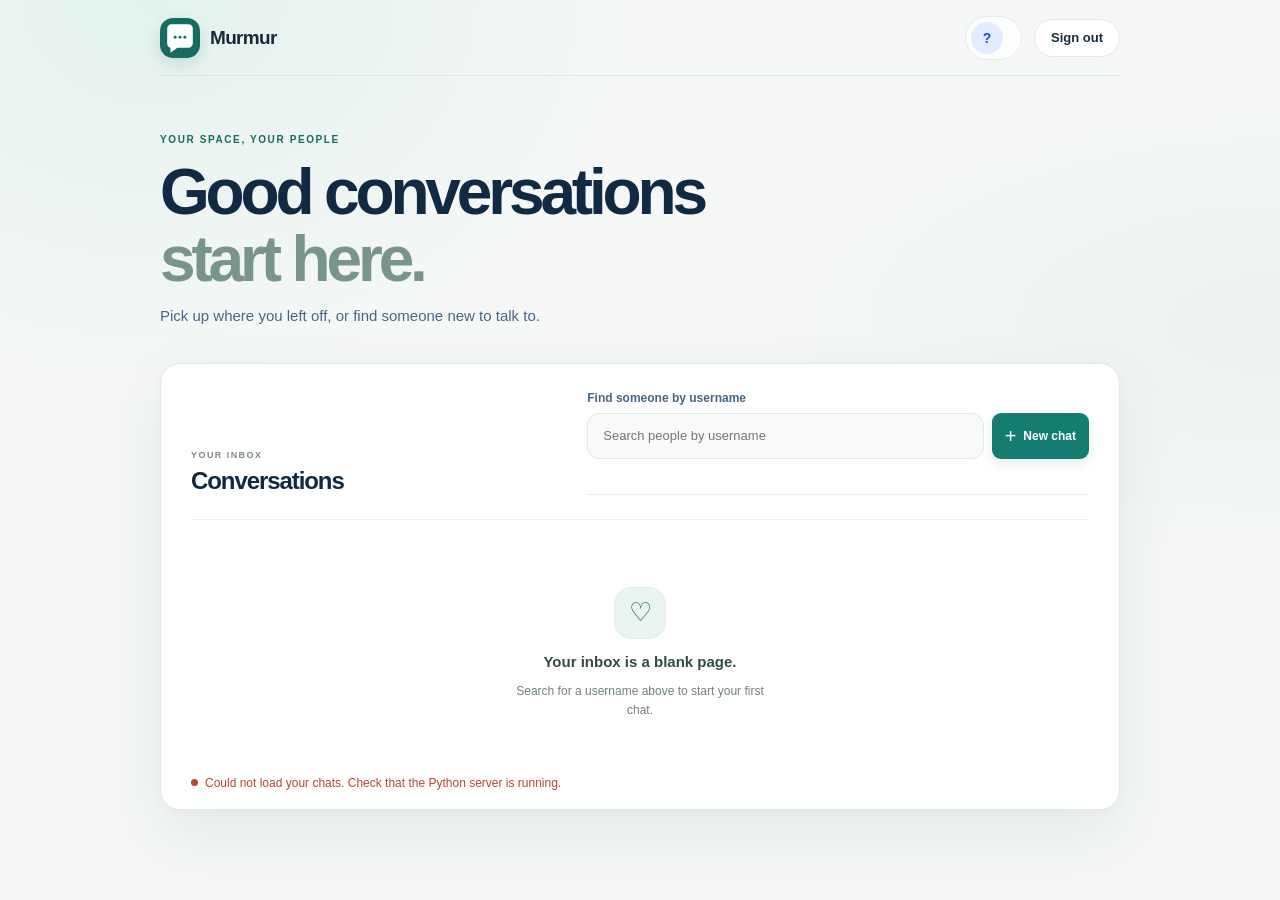
==== commit ce6b1f6c: "feat: add voice notes and speed up chat Load page scripts directly, keep chat controls anchored, and" ====
--- a/index.html
+++ b/index.html
@@ -11,6 +11,7 @@
     <link rel="apple-touch-icon" href="./icons/icon-192.png">
     <link rel="stylesheet" href="./styles.css">
     <script src="./app.js" defer></script>
+    <script src="./inbox.js" defer></script>
   </head>
   <body data-page="inbox">
     <main class="page-shell inbox-page">
--- a/styles.css
+++ b/styles.css
@@ -789,16 +789,26 @@
 }
 
 .conversation-body {
+  width: 100%;
+  height: 100%;
+  min-height: 0;
   overflow: hidden;
+  overscroll-behavior: none;
   background: #e9e4dc;
+}
+
+html.chat-fullscreen {
+  height: 100%;
+  overflow: hidden;
 }
 
 .conversation-body .conversation-shell {
   width: 100%;
   max-width: none;
-  height: 100vh;
-  height: 100dvh;
+  height: var(--chat-viewport-height, 100dvh);
+  min-height: 0;
   margin: 0;
+  overflow: hidden;
 }
 
 .conversation-body .conversation-page {
@@ -818,8 +828,12 @@
   display: flex;
   min-height: 68px;
   flex: 0 0 auto;
+  position: sticky;
+  top: 0;
+  z-index: 2;
+  min-width: 0;
   gap: 8px;
-  padding: 8px 14px;
+  padding: calc(8px + env(safe-area-inset-top)) calc(14px + env(safe-area-inset-right)) 8px calc(14px + env(safe-area-inset-left));
   border-bottom: 1px solid #e6e9ec;
   background: #fff;
 }
@@ -900,18 +914,22 @@
 }
 
 .conversation-body .conversation-history {
+  max-height: none;
   min-height: 0;
+  flex: 1 1 auto;
   margin: 0;
-  padding: 16px clamp(12px, 4vw, 48px);
+  padding: 16px max(12px, env(safe-area-inset-right)) 16px max(12px, env(safe-area-inset-left));
   border: 0;
   border-radius: 0;
   background:
     radial-gradient(circle at 25% 30%, rgb(255 255 255 / 28%) 0 1px, transparent 2px),
     #e9e4dc;
+  overscroll-behavior: contain;
 }
 
 .conversation-body .chat-message {
-  max-width: min(82%, 560px);
+  max-width: min(88%, 560px);
+  min-width: 0;
   padding: 8px 10px;
   border-color: #e4e7e9;
   border-radius: 12px 12px 12px 3px;
@@ -940,11 +958,16 @@
 }
 
 .conversation-body .conversation-form {
+  position: relative;
+  position: sticky;
+  bottom: 0;
+  z-index: 2;
   flex: 0 0 auto;
+  min-width: 0;
   align-items: flex-end;
   gap: 8px;
   margin: 0;
-  padding: 10px 12px calc(10px + env(safe-area-inset-bottom));
+  padding: 10px max(12px, env(safe-area-inset-right)) calc(10px + env(safe-area-inset-bottom)) max(12px, env(safe-area-inset-left));
   background: #f5f5f3;
 }
 
@@ -957,6 +980,85 @@
   border-radius: 50%;
   color: #536471;
   cursor: pointer;
+  -webkit-tap-highlight-color: transparent;
+}
+
+.voice-note-button {
+  display: grid;
+  width: 44px;
+  height: 44px;
+  flex: 0 0 auto;
+  place-items: center;
+  border: 0;
+  border-radius: 50%;
+  background: transparent;
+  color: #536471;
+  cursor: pointer;
+  -webkit-tap-highlight-color: transparent;
+}
+
+.voice-note-button:hover:not(:disabled),
+.voice-note-button:focus-visible {
+  background: #e9ecee;
+}
+
+.voice-note-button:focus-visible {
+  outline: 3px solid rgb(8 126 112 / 30%);
+  outline-offset: 2px;
+}
+
+.voice-note-button:disabled {
+  cursor: wait;
+  opacity: 0.55;
+}
+
+.voice-note-button svg {
+  width: 23px;
+  height: 23px;
+  fill: none;
+  stroke: currentColor;
+  stroke-linecap: round;
+  stroke-linejoin: round;
+  stroke-width: 1.8;
+}
+
+.voice-note-stop {
+  display: none;
+}
+
+.voice-note-button.is-recording {
+  background: #fff0ee;
+  color: #bc4437;
+  animation: voice-recording-pulse 1.2s ease-in-out infinite;
+}
+
+.voice-note-button.is-recording .voice-note-microphone {
+  display: none;
+}
+
+.voice-note-button.is-recording .voice-note-stop {
+  display: block;
+}
+
+@keyframes voice-recording-pulse {
+  50% {
+    box-shadow: 0 0 0 5px rgb(188 68 55 / 12%);
+  }
+}
+
+.voice-recording-status {
+  margin: 7px 0 0;
+  color: #a33e34;
+  font-size: 11px;
+  font-weight: 600;
+  line-height: 1.3;
+}
+
+.chat-message-audio {
+  display: block;
+  width: min(300px, 100%);
+  height: 42px;
+  margin: 5px 0 1px;
 }
 
 .chat-attach-button:hover,
@@ -1026,6 +1128,7 @@
   background: #087e70;
   color: #fff;
   cursor: pointer;
+  -webkit-tap-highlight-color: transparent;
 }
 
 .chat-send-button:hover:not(:disabled) {
@@ -1077,6 +1180,484 @@
   border-radius: 12px;
   background: #fff7f5;
   box-shadow: 0 2px 8px rgb(16 42 67 / 10%);
+}
+
+@media (max-width: 380px) {
+  .conversation-body .conversation-page-header {
+    gap: 4px;
+    padding-right: max(8px, env(safe-area-inset-right));
+    padding-left: max(8px, env(safe-area-inset-left));
+  }
+
+  @media (prefers-reduced-motion: reduce) {
+    .voice-note-button.is-recording {
+      animation: none;
+    }
+  }
+
+  .conversation-body .chat-back-button {
+    width: 40px;
+    height: 44px;
+  }
+
+  .conversation-body .thread-profile {
+    gap: 8px;
+    padding-right: 4px;
+    padding-left: 4px;
+  }
+
+  .conversation-body .thread-avatar {
+    width: 42px;
+    height: 42px;
+  }
+
+  .conversation-body .conversation-form {
+    gap: 4px;
+  }
+
+  .conversation-body .chat-attach-button,
+  .conversation-body .voice-note-button,
+  .conversation-body .chat-send-button {
+    width: 42px;
+    height: 44px;
+  }
+
+  .conversation-body .chat-composer {
+    padding-right: 11px;
+    padding-left: 11px;
+  }
+}
+
+/* Shared visual polish */
+:root {
+  --ink: #162b3a;
+  --muted: #71818d;
+  --blue: #147d70;
+  --surface: #fff;
+  --line: #e5ecea;
+  --accent-soft: #e9f5f1;
+}
+
+body {
+  background:
+    radial-gradient(ellipse at 12% 0%, rgb(204 232 222 / 42%), transparent 30rem),
+    radial-gradient(ellipse at 100% 36%, rgb(231 239 234 / 62%), transparent 32rem),
+    #f5f8f7;
+}
+
+::selection {
+  background: #c9e9df;
+  color: #12392f;
+}
+
+button,
+a,
+input,
+textarea {
+  -webkit-tap-highlight-color: transparent;
+}
+
+.auth-page {
+  position: relative;
+  min-height: 100svh;
+  overflow: hidden;
+  background:
+    radial-gradient(ellipse at 50% 0%, rgb(255 255 255 / 80%), transparent 34rem),
+    transparent;
+}
+
+.auth-page::before,
+.auth-page::after {
+  position: fixed;
+  z-index: -1;
+  width: 290px;
+  height: 290px;
+  border: 1px solid rgb(20 125 112 / 10%);
+  border-radius: 50%;
+  content: "";
+  pointer-events: none;
+}
+
+.auth-page::before {
+  top: -175px;
+  right: -105px;
+  box-shadow: 0 0 0 28px rgb(20 125 112 / 3%), 0 0 0 58px rgb(20 125 112 / 2%);
+}
+
+.auth-page::after {
+  bottom: -220px;
+  left: -150px;
+  width: 360px;
+  height: 360px;
+  background: radial-gradient(circle, rgb(20 125 112 / 7%), transparent 68%);
+}
+
+.auth-shell {
+  position: relative;
+}
+
+.auth-brand {
+  gap: 12px;
+  margin-bottom: 22px;
+  font-size: 18px;
+  letter-spacing: -0.035em;
+}
+
+.auth-brand .brand-logo {
+  width: 42px;
+  height: 42px;
+  border-radius: 14px;
+  box-shadow: 0 7px 16px rgb(18 89 78 / 17%);
+}
+
+.auth-page-card {
+  padding: clamp(25px, 6vw, 38px);
+  border-color: rgb(221 232 228 / 90%);
+  border-radius: 24px;
+  background:
+    radial-gradient(ellipse at 100% 0%, rgb(232 246 240 / 65%), transparent 18rem),
+    rgb(255 255 255 / 96%);
+  box-shadow: 0 26px 70px rgb(31 64 55 / 10%), 0 2px 8px rgb(31 64 55 / 3%);
+}
+
+.auth-page-card .eyebrow {
+  letter-spacing: 0.15em;
+}
+
+.auth-page-card h1 {
+  max-width: 390px;
+  font-size: clamp(32px, 8vw, 40px);
+  line-height: 1.08;
+}
+
+.auth-form.auth-form-single label {
+  margin-top: 16px;
+  color: #415b55;
+  font-size: 12px;
+  font-weight: 700;
+}
+
+.auth-form.auth-form-single input {
+  min-height: 48px;
+  margin-top: 6px;
+  padding: 11px 13px;
+  border-color: #dce7e3;
+  border-radius: 12px;
+  background: #fbfdfc;
+  font-size: 14px;
+  transition: border-color 160ms ease, box-shadow 160ms ease, background-color 160ms ease;
+}
+
+.auth-form.auth-form-single input:hover {
+  border-color: #c6d8d2;
+}
+
+.auth-form.auth-form-single input:focus-visible {
+  border-color: #4e9c8e;
+  outline: 0;
+  background: #fff;
+  box-shadow: 0 0 0 4px rgb(20 125 112 / 12%);
+}
+
+.auth-form.auth-form-single .button {
+  min-height: 49px;
+  margin-top: 24px;
+  border-radius: 12px;
+  box-shadow: 0 8px 18px rgb(20 125 112 / 18%);
+  font-size: 14px;
+}
+
+.auth-page-switch {
+  border-color: #edf1ef;
+}
+
+.auth-page-switch a {
+  color: #147d70;
+}
+
+.auth-page-footnote {
+  margin-top: 22px;
+  letter-spacing: 0.01em;
+}
+
+.button-primary {
+  background: linear-gradient(135deg, #168779, #116c61);
+}
+
+.button-primary:hover:not(:disabled) {
+  background: linear-gradient(135deg, #12776b, #0e5c53);
+}
+
+.inbox-page .topbar {
+  border-bottom-color: rgb(218 230 225 / 82%);
+}
+
+.inbox-page .brand-logo {
+  box-shadow: 0 6px 15px rgb(18 89 78 / 14%);
+}
+
+.conversation-avatar {
+  background: linear-gradient(145deg, #e5f3ed, #d7ece3);
+  color: #176b61;
+}
+
+.user-search-result:hover,
+.user-search-result:focus-visible {
+  background: #f0f8f4;
+}
+
+.user-search-result-action {
+  color: #147d70;
+}
+
+.conversation-item:focus-visible {
+  outline-color: rgb(20 125 112 / 30%);
+}
+
+.inbox-page .inbox-heading {
+  padding-top: 58px;
+}
+
+.inbox-page .inbox-heading h1 {
+  max-width: 680px;
+}
+
+.inbox-page .inbox-panel {
+  border-color: #e2ebe7;
+  box-shadow: 0 24px 64px rgb(29 66 56 / 8%), 0 2px 8px rgb(29 66 56 / 3%);
+}
+
+.inbox-page .inbox-start-button {
+  box-shadow: 0 5px 12px rgb(20 125 112 / 13%);
+}
+
+.inbox-conversation-list .conversation-item-unread {
+  border-color: #dcece5;
+  background: linear-gradient(100deg, #f1f8f4, #f8fbf9);
+}
+
+.inbox-conversation-list .conversation-item-unread .conversation-avatar {
+  background: #d8ede4;
+}
+
+.inbox-conversation-list .conversation-item:hover {
+  border-color: #e2ebe7;
+  background: #f8fbfa;
+}
+
+.inbox-page .conversation-list-empty {
+  min-height: 230px;
+}
+
+.inbox-empty-icon {
+  box-shadow: inset 0 0 0 1px rgb(20 125 112 / 5%);
+}
+
+.conversation-body .conversation-page-header {
+  box-shadow: 0 1px 5px rgb(24 45 58 / 3%);
+}
+
+.conversation-body .conversation-history {
+  background:
+    radial-gradient(circle at 20% 25%, rgb(255 255 255 / 32%) 0 1px, transparent 2px),
+    radial-gradient(circle at 80% 65%, rgb(255 255 255 / 22%) 0 1px, transparent 2px),
+    #e9e6df;
+}
+
+.conversation-body .chat-message {
+  border-color: rgb(222 228 228 / 88%);
+  border-radius: 15px 15px 15px 5px;
+  box-shadow: 0 2px 5px rgb(35 50 55 / 6%);
+}
+
+.conversation-body .chat-message-own {
+  border-color: #cce5d0;
+  border-radius: 15px 15px 5px 15px;
+  background: linear-gradient(145deg, #e3f8df, #d8f3d2);
+}
+
+.conversation-body .conversation-form {
+  border-top: 1px solid rgb(221 226 224 / 75%);
+  background: #f8f8f6;
+}
+
+.conversation-body .chat-composer {
+  border-color: #e0e5e3;
+  box-shadow: 0 1px 3px rgb(31 45 52 / 4%);
+}
+
+.chat-send-button {
+  background: linear-gradient(145deg, #168779, #116c61);
+  box-shadow: 0 4px 10px rgb(14 100 88 / 20%);
+}
+
+.profile-shell {
+  width: min(100% - 32px, 580px);
+  padding-top: max(24px, env(safe-area-inset-top));
+}
+
+.profile-back-button {
+  min-height: 42px;
+  padding: 0 15px;
+  border-color: #e3ebe8;
+  border-radius: 999px;
+  box-shadow: 0 2px 8px rgb(31 64 55 / 4%);
+}
+
+.profile-card {
+  position: relative;
+  min-height: 420px;
+  justify-content: flex-start;
+  overflow: hidden;
+  padding: 42px 30px 30px;
+  border-color: #e2ebe7;
+  border-radius: 26px;
+  background:
+    radial-gradient(ellipse at 50% -10%, rgb(224 243 235 / 88%), transparent 19rem),
+    #fff;
+  box-shadow: 0 24px 64px rgb(29 66 56 / 8%), 0 2px 8px rgb(29 66 56 / 3%);
+}
+
+.profile-avatar {
+  width: 128px;
+  height: 128px;
+  flex: 0 0 auto;
+  border: 5px solid #fff;
+  background: linear-gradient(145deg, #d9eee6, #c7e5d9);
+  color: #176b61;
+  box-shadow: 0 8px 22px rgb(36 91 75 / 15%), 0 0 0 1px #d9e9e2;
+}
+
+.profile-card h1 {
+  margin-top: 18px;
+  font-size: clamp(26px, 7vw, 34px);
+  letter-spacing: -0.045em;
+}
+
+.profile-label {
+  padding: 5px 12px;
+  border: 1px solid #e5efea;
+  border-radius: 999px;
+  background: #f6faf8;
+  color: #61776f;
+  font-size: 11px;
+  font-weight: 600;
+}
+
+.profile-photo-form {
+  width: min(100%, 360px);
+  gap: 10px;
+  margin-top: 20px;
+}
+
+.profile-photo-form .button {
+  width: 100%;
+  justify-content: center;
+  border-radius: 12px;
+}
+
+.profile-photo-selection {
+  font-size: 11px;
+  line-height: 1.5;
+}
+
+.notification-settings {
+  width: 100%;
+  margin-top: 28px;
+  padding: 20px 18px 0;
+  border-top-color: #e9efec;
+}
+
+.notification-settings-copy h2 {
+  font-size: 17px;
+}
+
+.notification-settings .button {
+  border-radius: 11px;
+}
+
+.notification-settings .button-quiet {
+  border-color: #e3ebe8;
+}
+
+.profile-status {
+  width: 100%;
+  line-height: 1.5;
+}
+
+@media (max-width: 680px) {
+  .inbox-page .inbox-heading {
+    padding-top: 42px;
+  }
+
+  .inbox-page .inbox-panel {
+    border-radius: 20px;
+  }
+
+  .profile-card {
+    padding: 34px 20px 24px;
+    border-radius: 22px;
+  }
+}
+
+@media (max-width: 380px) {
+  .auth-page-card {
+    padding: 23px 19px;
+    border-radius: 20px;
+  }
+
+  .inbox-page .inbox-heading {
+    padding-top: 34px;
+  }
+
+  .profile-shell {
+    width: min(100% - 24px, 580px);
+  }
+
+  .notification-settings {
+    padding-right: 4px;
+    padding-left: 4px;
+  }
+}
+
+@media (max-height: 520px) and (orientation: landscape) {
+  .conversation-body .conversation-page-header {
+    min-height: 54px;
+    padding-top: max(4px, env(safe-area-inset-top));
+    padding-bottom: 4px;
+  }
+
+  .conversation-body .chat-back-button,
+  .conversation-body .chat-send-button,
+  .conversation-body .chat-attach-button,
+  .conversation-body .voice-note-button {
+    height: 40px;
+  }
+
+  .conversation-body .thread-avatar {
+    width: 38px;
+    height: 38px;
+  }
+
+  .conversation-body .conversation-history {
+    padding-top: 8px;
+    padding-bottom: 8px;
+  }
+
+  .conversation-body .conversation-form {
+    padding-top: 5px;
+    padding-bottom: calc(5px + env(safe-area-inset-bottom));
+  }
+
+  .conversation-body .chat-composer,
+  .conversation-body .chat-form textarea {
+    min-height: 38px;
+  }
+
+  .conversation-body .chat-form textarea {
+    padding-top: 8px;
+    padding-bottom: 8px;
+  }
 }
 
 .profile-shell {
